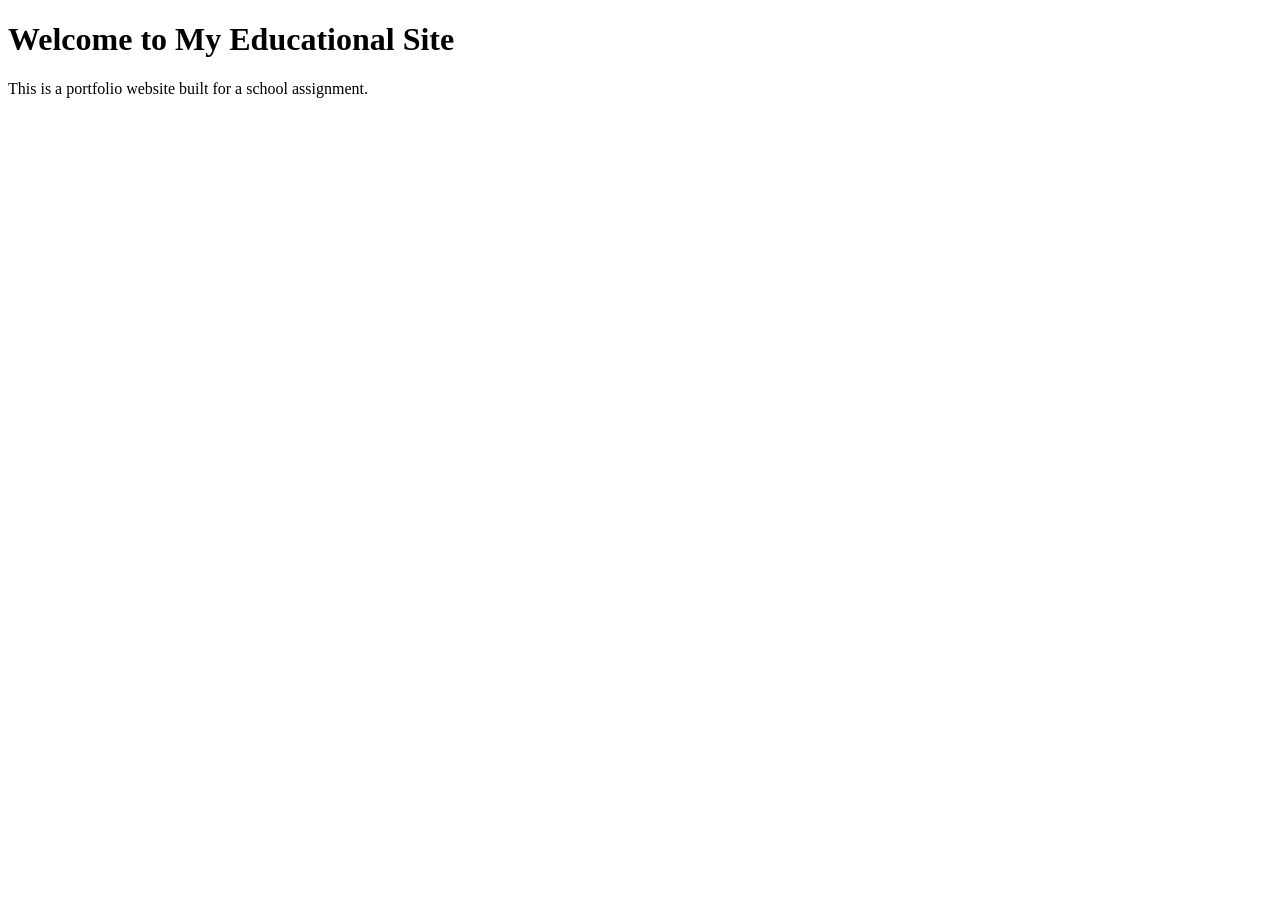
==== index.html @ 83c7728f "Rename maintesting to index.html" ====
<!DOCTYPE html>
<html lang="en">
<head>
    <meta charset="UTF-8">
    <meta name="viewport" content="width=device-width, initial-scale=1.0">
    <title>My School Project</title>
</head>
<body>
    <h1>Welcome to My Educational Site</h1>
    <p>This is a portfolio website built for a school assignment.</p>
</body>
</html>
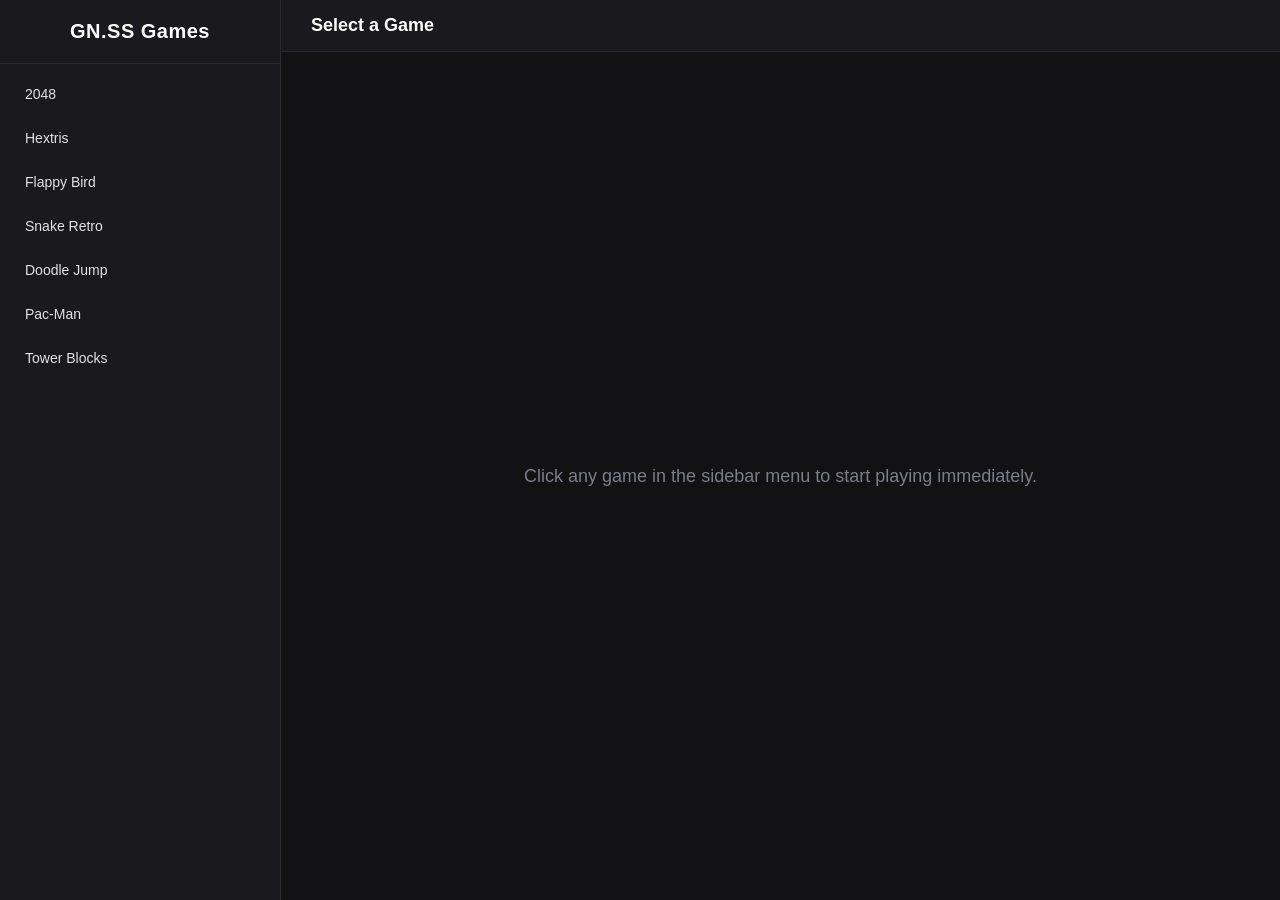
==== commit f24c1f4e: "Update index.html" ====
--- a/index.html
+++ b/index.html
@@ -3,10 +3,193 @@
 <head>
     <meta charset="UTF-8">
     <meta name="viewport" content="width=device-width, initial-scale=1.0">
-    <title>My School Project</title>
+    <title>GN.SS Hub</title>
+    <style>
+        :root {
+            --bg-color: #121214;
+            --sidebar-bg: #1a1a1e;
+            --text-color: #e1e1e6;
+            --accent-color: #007bff;
+            --hover-color: #29292e;
+        }
+
+        body {
+            font-family: -apple-system, BlinkMacSystemFont, "Segoe UI", Roboto, Helvetica, Arial, sans-serif;
+            background-color: var(--bg-color);
+            color: var(--text-color);
+            margin: 0;
+            padding: 0;
+            display: flex;
+            height: 100vh;
+            overflow: hidden;
+        }
+
+        /* Navigation Sidebar */
+        .sidebar {
+            width: 280px;
+            background-color: var(--sidebar-bg);
+            border-right: 1px solid #29292e;
+            display: flex;
+            flex-direction: column;
+            height: 100%;
+        }
+
+        .sidebar-header {
+            padding: 20px;
+            border-bottom: 1px solid #29292e;
+            text-align: center;
+        }
+
+        .sidebar-header h1 {
+            font-size: 20px;
+            margin: 0;
+            color: #fff;
+            letter-spacing: 0.5px;
+        }
+
+        .game-list {
+            flex: 1;
+            overflow-y: auto;
+            padding: 10px;
+        }
+
+        .game-item {
+            padding: 12px 15px;
+            margin-bottom: 4px;
+            border-radius: 6px;
+            cursor: pointer;
+            transition: background 0.2s ease;
+            font-size: 14px;
+            font-weight: 500;
+            display: flex;
+            align-items: center;
+        }
+
+        .game-item:hover {
+            background-color: var(--hover-color);
+            color: #fff;
+        }
+
+        .game-item.active {
+            background-color: var(--accent-color);
+            color: #fff;
+        }
+
+        /* Main Game Content Area */
+        .main-content {
+            flex: 1;
+            display: flex;
+            flex-direction: column;
+            background-color: var(--bg-color);
+            position: relative;
+        }
+
+        .view-header {
+            padding: 15px 30px;
+            background-color: var(--sidebar-bg);
+            border-bottom: 1px solid #29292e;
+            display: flex;
+            justify-content: space-between;
+            align-items: center;
+        }
+
+        .view-header h2 {
+            margin: 0;
+            font-size: 18px;
+            color: #fff;
+        }
+
+        .frame-container {
+            flex: 1;
+            padding: 20px;
+            display: flex;
+            justify-content: center;
+            align-items: center;
+            box-sizing: border-box;
+        }
+
+        iframe {
+            width: 100%;
+            height: 100%;
+            border: none;
+            border-radius: 8px;
+            background-color: #000;
+            box-shadow: 0 4px 20px rgba(0,0,0,0.5);
+        }
+
+        .placeholder-text {
+            font-size: 18px;
+            color: #7c7c8a;
+            text-align: center;
+        }
+
+        /* Custom Scrollbar for Sidebar */
+        .game-list::-webkit-scrollbar {
+            width: 6px;
+        }
+        .game-list::-webkit-scrollbar-track {
+            background: transparent;
+        }
+        .game-list::-webkit-scrollbar-thumb {
+            background: #3e3e4a;
+            border-radius: 3px;
+        }
+    </style>
 </head>
 <body>
-    <h1>Welcome to My Educational Site</h1>
-    <p>This is a portfolio website built for a school assignment.</p>
+
+    <!-- SIDEBAR NAVIGATION -->
+    <div class="sidebar">
+        <div class="sidebar-header">
+            <h1>GN.SS Games</h1>
+        </div>
+        <div class="game-list">
+            <div class="game-item" onclick="loadGame('2048', 'https://play2048.co')">2048</div>
+            <div class="game-item" onclick="loadGame('Hextris', 'https://hextris.io')">Hextris</div>
+            <div class="game-item" onclick="loadGame('Flappy Bird', 'https://github.io')">Flappy Bird</div>
+            <div class="game-item" onclick="loadGame('Snake', 'https://netlify.app')">Snake Retro</div>
+            <div class="game-item" onclick="loadGame('Doodle Jump', 'https://github.io')">Doodle Jump</div>
+            <div class="game-item" onclick="loadGame('Pacman', 'https://pacman.live')">Pac-Man</div>
+            <div class="game-item" onclick="loadGame('Tower Blocks', 'https://github.io')">Tower Blocks</div>
+        </div>
+    </div>
+
+    <!-- MAIN GAME DISPLAY -->
+    <div class="main-content">
+        <div class="view-header">
+            <h2 id="game-title">Select a Game</h2>
+            <div id="game-controls"></div>
+        </div>
+        <div class="frame-container" id="stage">
+            <div class="placeholder-text" id="placeholder">Click any game in the sidebar menu to start playing immediately.</div>
+        </div>
+    </div>
+
+    <script>
+        function loadGame(title, url) {
+            // Update Title Header
+            document.getElementById('game-title').innerText = title;
+            
+            // Clear placeholder text if it exists
+            const placeholder = document.getElementById('placeholder');
+            if(placeholder) {
+                placeholder.remove();
+            }
+
+            // Target stage container and inject the standard iframe architecture
+            const stage = document.getElementById('stage');
+            stage.innerHTML = `<iframe src="${url}" allowfullscreen sandbox="allow-scripts allow-same-origin allow-forms"></iframe>`;
+
+            // Handle Active UI State highlighters
+            const items = document.querySelectorAll('.game-item');
+            items.forEach(item => {
+                if(item.innerText === title) {
+                    item.classList.add('active');
+                } else {
+                    item.classList.remove('active');
+                }
+            });
+        }
+    </script>
 </body>
 </html>
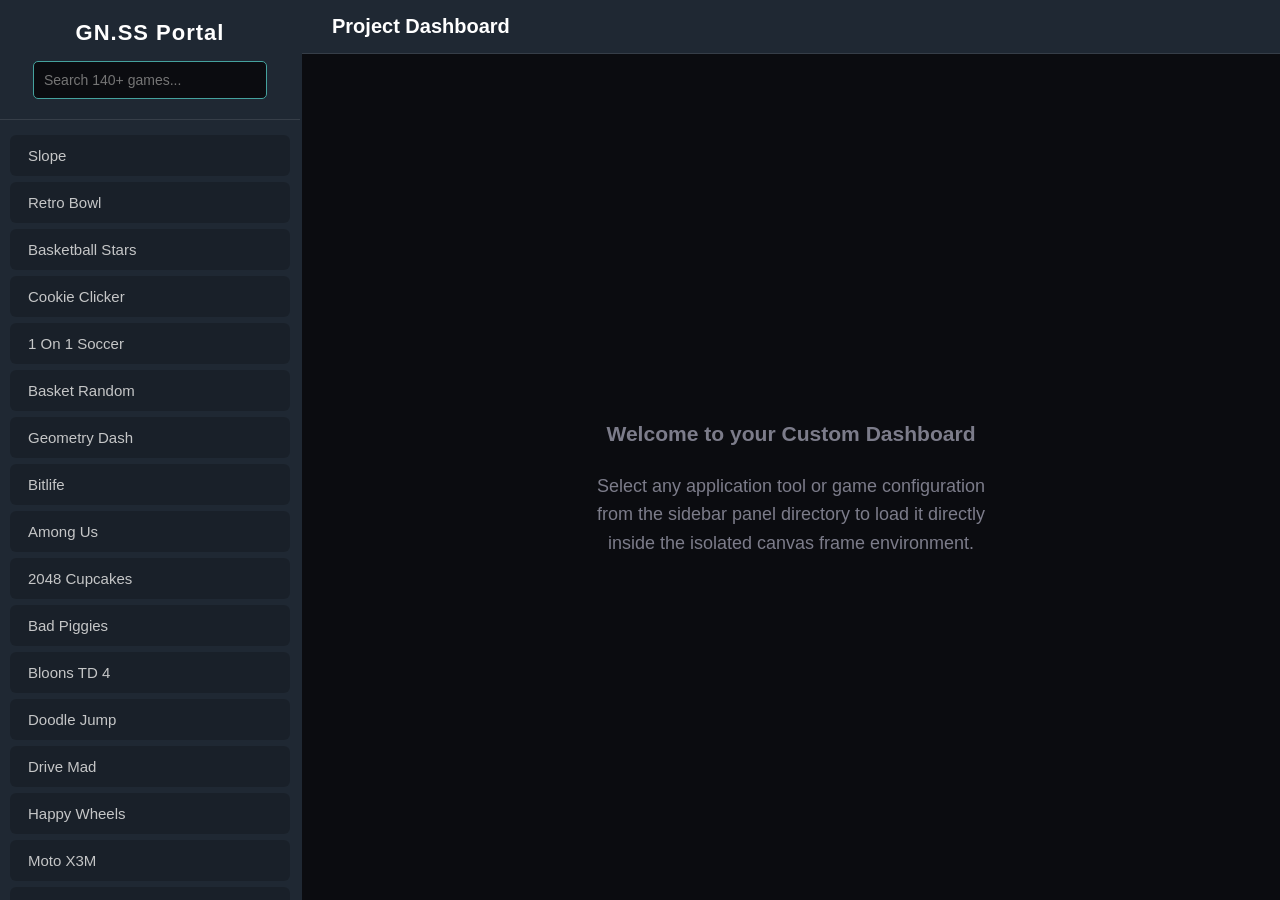
==== commit 57a802e8: "Update index.html" ====
--- a/index.html
+++ b/index.html
@@ -3,18 +3,19 @@
 <head>
     <meta charset="UTF-8">
     <meta name="viewport" content="width=device-width, initial-scale=1.0">
-    <title>GN.SS Hub</title>
+    <title>Educational Hub Portfolio</title>
     <style>
         :root {
-            --bg-color: #121214;
-            --sidebar-bg: #1a1a1e;
-            --text-color: #e1e1e6;
-            --accent-color: #007bff;
-            --hover-color: #29292e;
+            --bg-color: #0b0c10;
+            --sidebar-bg: #1f2833;
+            --text-color: #c5c6c7;
+            --accent-color: #66fcf1;
+            --hover-color: #45a29e;
+            --dark-accent: #1f2833;
         }
 
         body {
-            font-family: -apple-system, BlinkMacSystemFont, "Segoe UI", Roboto, Helvetica, Arial, sans-serif;
+            font-family: 'Segoe UI', Tahoma, Geneva, Verdana, sans-serif;
             background-color: var(--bg-color);
             color: var(--text-color);
             margin: 0;
@@ -26,53 +27,77 @@
 
         /* Navigation Sidebar */
         .sidebar {
-            width: 280px;
+            width: 300px;
             background-color: var(--sidebar-bg);
-            border-right: 1px solid #29292e;
+            border-right: 2px solid #1f2833;
             display: flex;
             flex-direction: column;
             height: 100%;
+            box-shadow: 4px 0px 15px rgba(0,0,0,0.5);
         }
 
         .sidebar-header {
             padding: 20px;
-            border-bottom: 1px solid #29292e;
+            border-bottom: 1px solid rgba(255,255,255,0.1);
             text-align: center;
         }
 
         .sidebar-header h1 {
-            font-size: 20px;
-            margin: 0;
-            color: #fff;
-            letter-spacing: 0.5px;
+            font-size: 22px;
+            margin: 0 0 15px 0;
+            color: #fff;
+            letter-spacing: 1px;
+        }
+
+        /* Live Search Bar */
+        .search-box {
+            width: 90%;
+            padding: 10px;
+            border-radius: 5px;
+            border: 1px solid var(--hover-color);
+            background-color: var(--bg-color);
+            color: #fff;
+            font-size: 14px;
+            box-sizing: border-box;
+            margin: 0 auto;
+            display: block;
+            outline: none;
+        }
+
+        .search-box:focus {
+            border-color: var(--accent-color);
+            box-shadow: 0 0 5px var(--accent-color);
         }
 
         .game-list {
             flex: 1;
             overflow-y: auto;
-            padding: 10px;
+            padding: 15px 10px;
         }
 
         .game-item {
             padding: 12px 15px;
-            margin-bottom: 4px;
+            margin-bottom: 6px;
             border-radius: 6px;
             cursor: pointer;
-            transition: background 0.2s ease;
-            font-size: 14px;
+            transition: all 0.2s ease;
+            font-size: 15px;
             font-weight: 500;
-            display: flex;
-            align-items: center;
+            background-color: rgba(0, 0, 0, 0.2);
+            border-left: 3px solid transparent;
         }
 
         .game-item:hover {
             background-color: var(--hover-color);
             color: #fff;
+            transform: translateX(3px);
         }
 
         .game-item.active {
             background-color: var(--accent-color);
-            color: #fff;
+            color: #0b0c10;
+            font-weight: bold;
+            border-left: 3px solid #fff;
         }
 
         /* Main Game Content Area */
@@ -87,7 +112,7 @@
         .view-header {
             padding: 15px 30px;
             background-color: var(--sidebar-bg);
-            border-bottom: 1px solid #29292e;
+            border-bottom: 1px solid rgba(255,255,255,0.1);
             display: flex;
             justify-content: space-between;
             align-items: center;
@@ -95,7 +120,7 @@
 
         .view-header h2 {
             margin: 0;
-            font-size: 18px;
+            font-size: 20px;
             color: #fff;
         }
 
@@ -114,13 +139,15 @@
             border: none;
             border-radius: 8px;
             background-color: #000;
-            box-shadow: 0 4px 20px rgba(0,0,0,0.5);
+            box-shadow: 0 8px 30px rgba(0,0,0,0.7);
         }
 
         .placeholder-text {
             font-size: 18px;
             color: #7c7c8a;
             text-align: center;
+            max-width: 400px;
+            line-height: 1.6;
         }
 
         /* Custom Scrollbar for Sidebar */
@@ -131,7 +158,7 @@
             background: transparent;
         }
         .game-list::-webkit-scrollbar-thumb {
-            background: #3e3e4a;
+            background: var(--hover-color);
             border-radius: 3px;
         }
     </style>
@@ -141,46 +168,61 @@
     <!-- SIDEBAR NAVIGATION -->
     <div class="sidebar">
         <div class="sidebar-header">
-            <h1>GN.SS Games</h1>
-        </div>
-        <div class="game-list">
-            <div class="game-item" onclick="loadGame('2048', 'https://play2048.co')">2048</div>
-            <div class="game-item" onclick="loadGame('Hextris', 'https://hextris.io')">Hextris</div>
-            <div class="game-item" onclick="loadGame('Flappy Bird', 'https://github.io')">Flappy Bird</div>
-            <div class="game-item" onclick="loadGame('Snake', 'https://netlify.app')">Snake Retro</div>
-            <div class="game-item" onclick="loadGame('Doodle Jump', 'https://github.io')">Doodle Jump</div>
-            <div class="game-item" onclick="loadGame('Pacman', 'https://pacman.live')">Pac-Man</div>
-            <div class="game-item" onclick="loadGame('Tower Blocks', 'https://github.io')">Tower Blocks</div>
+            <h1>GN.SS Portal</h1>
+            <!-- Live Search Bar Element -->
+            <input type="text" id="searchBar" class="search-box" placeholder="Search 140+ games..." onkeyup="filterMenu()">
+        </div>
+        <div class="game-list" id="menuContainer">
+            <!-- Popular compiled items pointing to local repository directories -->
+            <div class="game-item" onclick="loadGame('Slope', './slope/index.html')">Slope</div>
+            <div class="game-item" onclick="loadGame('Retro Bowl', './retro-bowl/index.html')">Retro Bowl</div>
+            <div class="game-item" onclick="loadGame('Basketball Stars', './basketball-stars/index.html')">Basketball Stars</div>
+            <div class="game-item" onclick="loadGame('Cookie Clicker', './cookie-clicker/index.html')">Cookie Clicker</div>
+            <div class="game-item" onclick="loadGame('1 On 1 Soccer', './1-on-1-soccer/index.html')">1 On 1 Soccer</div>
+            <div class="game-item" onclick="loadGame('Basket Random', './basket-random/index.html')">Basket Random</div>
+            <div class="game-item" onclick="loadGame('Geometry Dash', './geometry-dash/index.html')">Geometry Dash</div>
+            <div class="game-item" onclick="loadGame('Bitlife', './bitlife/index.html')">Bitlife</div>
+            <div class="game-item" onclick="loadGame('Among Us', './among-us/index.html')">Among Us</div>
+            <div class="game-item" onclick="loadGame('2048 Cupcakes', './2048-cupcakes/index.html')">2048 Cupcakes</div>
+            <div class="game-item" onclick="loadGame('Bad Piggies', './bad-piggies/index.html')">Bad Piggies</div>
+            <div class="game-item" onclick="loadGame('Bloons TD 4', './bloons-td-4/index.html')">Bloons TD 4</div>
+            <div class="game-item" onclick="loadGame('Doodle Jump', './doodle-jump/index.html')">Doodle Jump</div>
+            <div class="game-item" onclick="loadGame('Drive Mad', './drive-mad/index.html')">Drive Mad</div>
+            <div class="game-item" onclick="saveGame('Happy Wheels', './happy-wheels/index.html')">Happy Wheels</div>
+            <div class="game-item" onclick="loadGame('Moto X3M', './moto-x3m/index.html')">Moto X3M</div>
+            <div class="game-item" onclick="loadGame('Papa\'s Pizzeria', './papas-pizzeria/index.html')">Papa's Pizzeria</div>
+            <div class="game-item" onclick="loadGame('Run 3', './run-3/index.html')">Run 3</div>
+            <div class="game-item" onclick="loadGame('Territorial.io', './territorial-io/index.html')">Territorial.io</div>
+            <div class="game-item" onclick="loadGame('World\'s Hardest Game', './worlds-hardest-game/index.html')">World's Hardest Game</div>
         </div>
     </div>
 
-    <!-- MAIN GAME DISPLAY -->
+    <!-- MAIN INTERACTIVE DISPLAY -->
     <div class="main-content">
         <div class="view-header">
-            <h2 id="game-title">Select a Game</h2>
-            <div id="game-controls"></div>
+            <h2 id="game-title">Project Dashboard</h2>
         </div>
         <div class="frame-container" id="stage">
-            <div class="placeholder-text" id="placeholder">Click any game in the sidebar menu to start playing immediately.</div>
+            <div class="placeholder-text" id="placeholder">
+                <h3>Welcome to your Custom Dashboard</h3>
+                Select any application tool or game configuration from the sidebar panel directory to load it directly inside the isolated canvas frame environment.
+            </div>
         </div>
     </div>
 
     <script>
-        function loadGame(title, url) {
-            // Update Title Header
+        // Main Function to change game frames dynamically
+        function loadGame(title, path) {
             document.getElementById('game-title').innerText = title;
             
-            // Clear placeholder text if it exists
             const placeholder = document.getElementById('placeholder');
-            if(placeholder) {
-                placeholder.remove();
-            }
-
-            // Target stage container and inject the standard iframe architecture
+            if(placeholder) placeholder.remove();
+
             const stage = document.getElementById('stage');
-            stage.innerHTML = `<iframe src="${url}" allowfullscreen sandbox="allow-scripts allow-same-origin allow-forms"></iframe>`;
-
-            // Handle Active UI State highlighters
+            // Safe sandbox isolation layer prevents external domain communication tracking
+            stage.innerHTML = `<iframe src="${path}" allowfullscreen sandbox="allow-scripts allow-same-origin allow-forms"></iframe>`;
+
+            // Active State Visual Highlighters
             const items = document.querySelectorAll('.game-item');
             items.forEach(item => {
                 if(item.innerText === title) {
@@ -190,6 +232,22 @@
                 }
             });
         }
+
+        // Live Search Filter Logic Function
+        function filterMenu() {
+            const input = document.getElementById('searchBar').value.toLowerCase();
+            const container = document.getElementById('menuContainer');
+            const items = container.getElementsByClassName('game-item');
+
+            for (let i = 0; i < items.length; i++) {
+                const textValue = items[i].textContent || items[i].innerText;
+                if (textValue.toLowerCase().indexOf(input) > -1) {
+                    items[i].style.display = "";
+                } else {
+                    items[i].style.display = "none";
+                }
+            }
+        }
     </script>
 </body>
 </html>
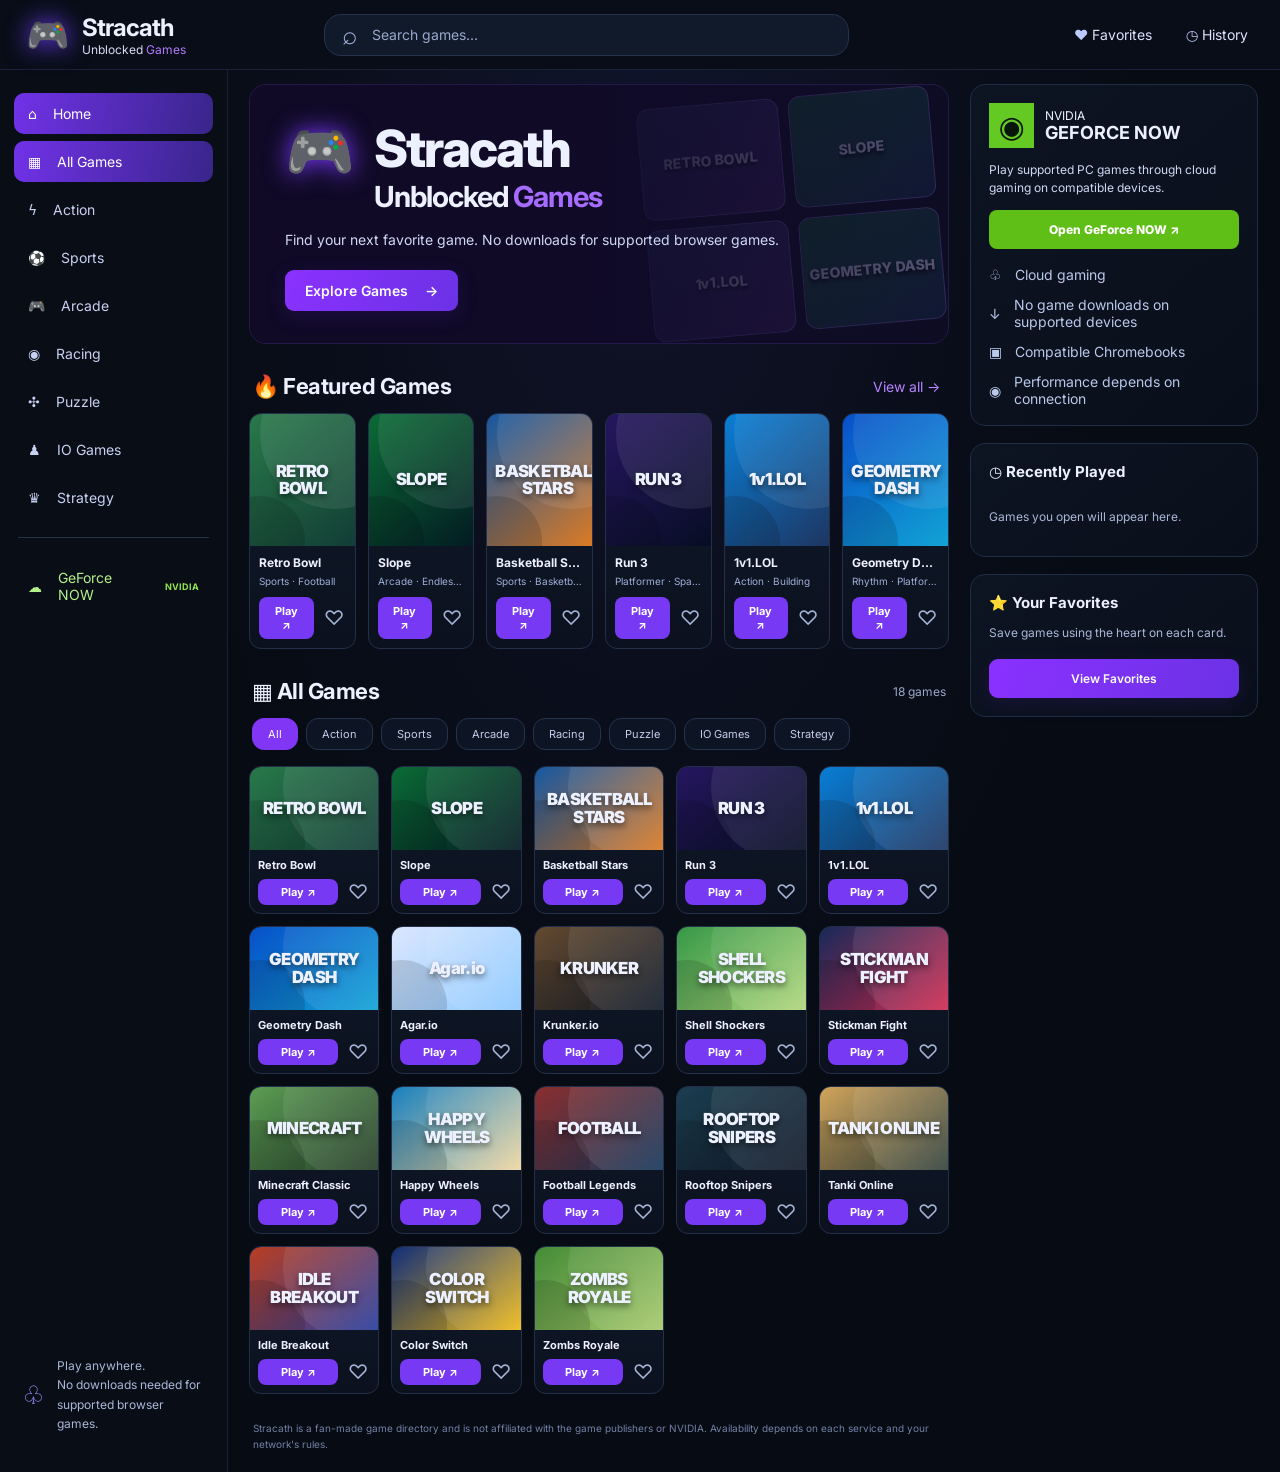
==== commit 6eaed4a5: "Add files via upload" ====
--- a/index.html
+++ b/index.html
@@ -1,253 +1,98 @@
 <!DOCTYPE html>
 <html lang="en">
 <head>
-    <meta charset="UTF-8">
-    <meta name="viewport" content="width=device-width, initial-scale=1.0">
-    <title>Educational Hub Portfolio</title>
-    <style>
-        :root {
-            --bg-color: #0b0c10;
-            --sidebar-bg: #1f2833;
-            --text-color: #c5c6c7;
-            --accent-color: #66fcf1;
-            --hover-color: #45a29e;
-            --dark-accent: #1f2833;
-        }
-
-        body {
-            font-family: 'Segoe UI', Tahoma, Geneva, Verdana, sans-serif;
-            background-color: var(--bg-color);
-            color: var(--text-color);
-            margin: 0;
-            padding: 0;
-            display: flex;
-            height: 100vh;
-            overflow: hidden;
-        }
-
-        /* Navigation Sidebar */
-        .sidebar {
-            width: 300px;
-            background-color: var(--sidebar-bg);
-            border-right: 2px solid #1f2833;
-            display: flex;
-            flex-direction: column;
-            height: 100%;
-            box-shadow: 4px 0px 15px rgba(0,0,0,0.5);
-        }
-
-        .sidebar-header {
-            padding: 20px;
-            border-bottom: 1px solid rgba(255,255,255,0.1);
-            text-align: center;
-        }
-
-        .sidebar-header h1 {
-            font-size: 22px;
-            margin: 0 0 15px 0;
-            color: #fff;
-            letter-spacing: 1px;
-        }
-
-        /* Live Search Bar */
-        .search-box {
-            width: 90%;
-            padding: 10px;
-            border-radius: 5px;
-            border: 1px solid var(--hover-color);
-            background-color: var(--bg-color);
-            color: #fff;
-            font-size: 14px;
-            box-sizing: border-box;
-            margin: 0 auto;
-            display: block;
-            outline: none;
-        }
-
-        .search-box:focus {
-            border-color: var(--accent-color);
-            box-shadow: 0 0 5px var(--accent-color);
-        }
-
-        .game-list {
-            flex: 1;
-            overflow-y: auto;
-            padding: 15px 10px;
-        }
-
-        .game-item {
-            padding: 12px 15px;
-            margin-bottom: 6px;
-            border-radius: 6px;
-            cursor: pointer;
-            transition: all 0.2s ease;
-            font-size: 15px;
-            font-weight: 500;
-            background-color: rgba(0, 0, 0, 0.2);
-            border-left: 3px solid transparent;
-        }
-
-        .game-item:hover {
-            background-color: var(--hover-color);
-            color: #fff;
-            transform: translateX(3px);
-        }
-
-        .game-item.active {
-            background-color: var(--accent-color);
-            color: #0b0c10;
-            font-weight: bold;
-            border-left: 3px solid #fff;
-        }
-
-        /* Main Game Content Area */
-        .main-content {
-            flex: 1;
-            display: flex;
-            flex-direction: column;
-            background-color: var(--bg-color);
-            position: relative;
-        }
-
-        .view-header {
-            padding: 15px 30px;
-            background-color: var(--sidebar-bg);
-            border-bottom: 1px solid rgba(255,255,255,0.1);
-            display: flex;
-            justify-content: space-between;
-            align-items: center;
-        }
-
-        .view-header h2 {
-            margin: 0;
-            font-size: 20px;
-            color: #fff;
-        }
-
-        .frame-container {
-            flex: 1;
-            padding: 20px;
-            display: flex;
-            justify-content: center;
-            align-items: center;
-            box-sizing: border-box;
-        }
-
-        iframe {
-            width: 100%;
-            height: 100%;
-            border: none;
-            border-radius: 8px;
-            background-color: #000;
-            box-shadow: 0 8px 30px rgba(0,0,0,0.7);
-        }
-
-        .placeholder-text {
-            font-size: 18px;
-            color: #7c7c8a;
-            text-align: center;
-            max-width: 400px;
-            line-height: 1.6;
-        }
-
-        /* Custom Scrollbar for Sidebar */
-        .game-list::-webkit-scrollbar {
-            width: 6px;
-        }
-        .game-list::-webkit-scrollbar-track {
-            background: transparent;
-        }
-        .game-list::-webkit-scrollbar-thumb {
-            background: var(--hover-color);
-            border-radius: 3px;
-        }
-    </style>
+  <meta charset="UTF-8">
+  <meta name="viewport" content="width=device-width, initial-scale=1">
+  <meta name="theme-color" content="#080c16">
+  <title>Stracath — Unblocked Games</title>
+  <link rel="stylesheet" href="style.css">
 </head>
 <body>
+  <header class="topbar">
+    <a class="brand" href="#" aria-label="Stracath home">
+      <span class="brand-icon">🎮</span>
+      <span><strong>Stracath</strong><small>Unblocked <em>Games</em></small></span>
+    </a>
+    <label class="search"><span>⌕</span><input id="searchInput" type="search" placeholder="Search games..." autocomplete="off"></label>
+    <nav class="top-actions">
+      <button class="text-btn" data-view="favorites">♥ <span>Favorites</span></button>
+      <button class="text-btn" data-view="history">◷ <span>History</span></button>
+    </nav>
+  </header>
 
-    <!-- SIDEBAR NAVIGATION -->
-    <div class="sidebar">
-        <div class="sidebar-header">
-            <h1>GN.SS Portal</h1>
-            <!-- Live Search Bar Element -->
-            <input type="text" id="searchBar" class="search-box" placeholder="Search 140+ games..." onkeyup="filterMenu()">
+  <div class="layout">
+    <aside class="sidebar">
+      <nav class="side-nav" aria-label="Game categories">
+        <button class="nav-item active" data-category="All">⌂ <span>Home</span></button>
+        <button class="nav-item" data-category="All">▦ <span>All Games</span></button>
+        <button class="nav-item" data-category="Action">ϟ <span>Action</span></button>
+        <button class="nav-item" data-category="Sports">⚽ <span>Sports</span></button>
+        <button class="nav-item" data-category="Arcade">🎮 <span>Arcade</span></button>
+        <button class="nav-item" data-category="Racing">◉ <span>Racing</span></button>
+        <button class="nav-item" data-category="Puzzle">✣ <span>Puzzle</span></button>
+        <button class="nav-item" data-category="IO Games">♟ <span>IO Games</span></button>
+        <button class="nav-item" data-category="Strategy">♛ <span>Strategy</span></button>
+        <div class="side-divider"></div>
+        <button class="nav-item geforce-link" id="sideGeforce">☁ <span>GeForce NOW</span><b>NVIDIA</b></button>
+      </nav>
+      <div class="sidebar-note"><span>♧</span><p>Play anywhere.<br>No downloads needed for supported browser games.</p></div>
+    </aside>
+
+    <main class="main-content">
+      <section class="hero">
+        <div class="hero-content">
+          <div class="hero-logo">🎮</div>
+          <div>
+            <h1>Stracath</h1>
+            <h2>Unblocked <span>Games</span></h2>
+          </div>
+          <p>Find your next favorite game. No downloads for supported browser games.</p>
+          <button class="primary-btn" id="exploreBtn">Explore Games <span>→</span></button>
         </div>
-        <div class="game-list" id="menuContainer">
-            <!-- Popular compiled items pointing to local repository directories -->
-            <div class="game-item" onclick="loadGame('Slope', './slope/index.html')">Slope</div>
-            <div class="game-item" onclick="loadGame('Retro Bowl', './retro-bowl/index.html')">Retro Bowl</div>
-            <div class="game-item" onclick="loadGame('Basketball Stars', './basketball-stars/index.html')">Basketball Stars</div>
-            <div class="game-item" onclick="loadGame('Cookie Clicker', './cookie-clicker/index.html')">Cookie Clicker</div>
-            <div class="game-item" onclick="loadGame('1 On 1 Soccer', './1-on-1-soccer/index.html')">1 On 1 Soccer</div>
-            <div class="game-item" onclick="loadGame('Basket Random', './basket-random/index.html')">Basket Random</div>
-            <div class="game-item" onclick="loadGame('Geometry Dash', './geometry-dash/index.html')">Geometry Dash</div>
-            <div class="game-item" onclick="loadGame('Bitlife', './bitlife/index.html')">Bitlife</div>
-            <div class="game-item" onclick="loadGame('Among Us', './among-us/index.html')">Among Us</div>
-            <div class="game-item" onclick="loadGame('2048 Cupcakes', './2048-cupcakes/index.html')">2048 Cupcakes</div>
-            <div class="game-item" onclick="loadGame('Bad Piggies', './bad-piggies/index.html')">Bad Piggies</div>
-            <div class="game-item" onclick="loadGame('Bloons TD 4', './bloons-td-4/index.html')">Bloons TD 4</div>
-            <div class="game-item" onclick="loadGame('Doodle Jump', './doodle-jump/index.html')">Doodle Jump</div>
-            <div class="game-item" onclick="loadGame('Drive Mad', './drive-mad/index.html')">Drive Mad</div>
-            <div class="game-item" onclick="saveGame('Happy Wheels', './happy-wheels/index.html')">Happy Wheels</div>
-            <div class="game-item" onclick="loadGame('Moto X3M', './moto-x3m/index.html')">Moto X3M</div>
-            <div class="game-item" onclick="loadGame('Papa\'s Pizzeria', './papas-pizzeria/index.html')">Papa's Pizzeria</div>
-            <div class="game-item" onclick="loadGame('Run 3', './run-3/index.html')">Run 3</div>
-            <div class="game-item" onclick="loadGame('Territorial.io', './territorial-io/index.html')">Territorial.io</div>
-            <div class="game-item" onclick="loadGame('World\'s Hardest Game', './worlds-hardest-game/index.html')">World's Hardest Game</div>
+        <div class="hero-art" aria-hidden="true"><span>RETRO BOWL</span><span>SLOPE</span><span>1v1.LOL</span><span>GEOMETRY DASH</span></div>
+      </section>
+
+      <section class="section" id="featuredSection">
+        <div class="section-heading"><h2>🔥 Featured Games</h2><button class="link-btn" id="viewAllBtn">View all →</button></div>
+        <div class="game-grid featured-grid" id="featuredGrid"></div>
+      </section>
+
+      <section class="section" id="allGamesSection">
+        <div class="section-heading"><h2>▦ All Games</h2><span class="results-count" id="resultsCount"></span></div>
+        <div class="filters" id="filters">
+          <button class="filter active" data-category="All">All</button>
+          <button class="filter" data-category="Action">Action</button>
+          <button class="filter" data-category="Sports">Sports</button>
+          <button class="filter" data-category="Arcade">Arcade</button>
+          <button class="filter" data-category="Racing">Racing</button>
+          <button class="filter" data-category="Puzzle">Puzzle</button>
+          <button class="filter" data-category="IO Games">IO Games</button>
+          <button class="filter" data-category="Strategy">Strategy</button>
         </div>
-    </div>
+        <div class="game-grid all-grid" id="allGamesGrid"></div>
+        <p class="empty-state" id="emptyState" hidden>No games found. Try another search or category.</p>
+      </section>
+      <footer>Stracath is a fan-made game directory and is not affiliated with the game publishers or NVIDIA. Availability depends on each service and your network's rules.</footer>
+    </main>
 
-    <!-- MAIN INTERACTIVE DISPLAY -->
-    <div class="main-content">
-        <div class="view-header">
-            <h2 id="game-title">Project Dashboard</h2>
-        </div>
-        <div class="frame-container" id="stage">
-            <div class="placeholder-text" id="placeholder">
-                <h3>Welcome to your Custom Dashboard</h3>
-                Select any application tool or game configuration from the sidebar panel directory to load it directly inside the isolated canvas frame environment.
-            </div>
-        </div>
-    </div>
-
-    <script>
-        // Main Function to change game frames dynamically
-        function loadGame(title, path) {
-            document.getElementById('game-title').innerText = title;
-            
-            const placeholder = document.getElementById('placeholder');
-            if(placeholder) placeholder.remove();
-
-            const stage = document.getElementById('stage');
-            // Safe sandbox isolation layer prevents external domain communication tracking
-            stage.innerHTML = `<iframe src="${path}" allowfullscreen sandbox="allow-scripts allow-same-origin allow-forms"></iframe>`;
-
-            // Active State Visual Highlighters
-            const items = document.querySelectorAll('.game-item');
-            items.forEach(item => {
-                if(item.innerText === title) {
-                    item.classList.add('active');
-                } else {
-                    item.classList.remove('active');
-                }
-            });
-        }
-
-        // Live Search Filter Logic Function
-        function filterMenu() {
-            const input = document.getElementById('searchBar').value.toLowerCase();
-            const container = document.getElementById('menuContainer');
-            const items = container.getElementsByClassName('game-item');
-
-            for (let i = 0; i < items.length; i++) {
-                const textValue = items[i].textContent || items[i].innerText;
-                if (textValue.toLowerCase().indexOf(input) > -1) {
-                    items[i].style.display = "";
-                } else {
-                    items[i].style.display = "none";
-                }
-            }
-        }
-    </script>
+    <aside class="rightbar">
+      <section class="panel geforce-panel">
+        <div class="nvidia-title"><span class="nvidia-mark">◉</span><div><small>NVIDIA</small><strong>GEFORCE NOW</strong></div></div>
+        <p>Play supported PC games through cloud gaming on compatible devices.</p>
+        <button class="nvidia-btn" id="geforceBtn">Open GeForce NOW ↗</button>
+        <ul class="feature-list"><li>♧ <span>Cloud gaming</span></li><li>↓ <span>No game downloads on supported devices</span></li><li>▣ <span>Compatible Chromebooks</span></li><li>◉ <span>Performance depends on connection</span></li></ul>
+      </section>
+      <section class="panel">
+        <h3>◷ Recently Played</h3>
+        <div id="historyList" class="mini-list"><p class="muted">Games you open will appear here.</p></div>
+      </section>
+      <section class="panel favorites-panel">
+        <h3>⭐ Your Favorites</h3><p>Save games using the heart on each card.</p>
+        <button class="secondary-btn" data-view="favorites">View Favorites</button>
+      </section>
+    </aside>
+  </div>
+  <div class="toast" id="toast" role="status" aria-live="polite"></div>
+  <script src="script.js"></script>
 </body>
 </html>
--- a/style.css
+++ b/style.css
@@ -0,0 +1,4 @@
+@import url('https://fonts.googleapis.com/css2?family=Inter:wght@400;500;600;700;800&display=swap');
+:root{--bg:#070b13;--panel:#0c1220;--panel2:#10182a;--border:#202c45;--text:#edf1ff;--muted:#9aa8cb;--purple:#803cff;--purple2:#a04cff;--green:#64c51b}
+*{box-sizing:border-box}html{scroll-behavior:smooth}body{margin:0;background:radial-gradient(ellipse at 50% 0%,#10142b 0%,var(--bg) 55%);color:var(--text);font-family:Inter,system-ui,sans-serif;font-size:14px}button,a,input{font:inherit}button{cursor:pointer}.topbar{height:70px;display:flex;align-items:center;gap:38px;padding:0 26px;border-bottom:1px solid #182238;background:#080d17;position:sticky;top:0;z-index:10}.brand{display:flex;align-items:center;gap:12px;color:var(--text);text-decoration:none;min-width:260px}.brand-icon{font-size:35px;filter:drop-shadow(0 0 12px #723dff)}.brand strong{display:block;font-size:24px;letter-spacing:-1px}.brand small{display:block;color:#d5dcf4;font-size:12px}.brand em{font-style:normal;color:#b47cff}.search{height:42px;max-width:525px;flex:1;display:flex;align-items:center;gap:12px;padding:0 17px;background:#111a2b;border:1px solid #25324e;border-radius:17px;color:#9fb0d8}.search span{font-size:26px;line-height:1}.search input{background:none;border:0;outline:0;color:white;width:100%;min-width:0}.search input::placeholder{color:#9aa8cb}.top-actions{display:flex;gap:22px;margin-left:auto}.text-btn,.link-btn{border:0;background:none;color:#dce4ff}.text-btn{white-space:nowrap}.text-btn:first-letter{color:#bdcaff}.layout{display:grid;grid-template-columns:228px minmax(400px,1fr) 288px;gap:21px;padding-right:22px}.sidebar{min-height:calc(100vh - 70px);border-right:1px solid #172239;padding:23px 14px;display:flex;flex-direction:column;background:#080d16}.side-nav{display:flex;flex-direction:column;gap:7px}.nav-item{display:flex;align-items:center;gap:16px;text-align:left;padding:12px 14px;border:0;border-radius:10px;background:transparent;color:#c7d2f2;font-size:14px}.nav-item:first-letter{font-size:20px}.nav-item:hover,.nav-item.active{background:linear-gradient(100deg,#7132e8,#39258b);color:#fff}.side-divider{height:1px;background:#26324b;margin:12px 4px}.geforce-link{color:#b5f18b}.geforce-link b{font-size:9px;margin-left:auto;color:#8fe54c}.sidebar-note{margin-top:auto;display:flex;align-items:center;gap:13px;color:#aab7d8;padding:18px 8px 4px;font-size:12px;line-height:1.6}.sidebar-note span{font-size:25px;color:#9d8cff}.main-content{min-width:0;padding-top:14px}.hero{min-height:260px;border:1px solid #25194b;border-radius:17px;overflow:hidden;position:relative;display:flex;align-items:center;padding:32px 35px;background:linear-gradient(100deg,#100a27 0%,#100d2a 50%,rgba(13,14,34,.8) 100%)}.hero:after{content:"";position:absolute;inset:0;background:linear-gradient(90deg,#100a27 0%,rgba(16,10,39,.95) 38%,rgba(16,10,39,.4) 100%);pointer-events:none}.hero-content{position:relative;z-index:2;max-width:520px}.hero-content h1{font-size:clamp(35px,4vw,56px);letter-spacing:-2px;margin:0;font-weight:800}.hero-content h2{font-size:29px;letter-spacing:-1px;margin:0 0 17px}.hero-content h2 span{color:#a66cff}.hero-content p{color:#d0d8f5;margin:0 0 22px}.hero-logo{float:left;font-size:56px;margin:0 19px 0 0;filter:drop-shadow(0 0 12px #7b39ff)}.primary-btn,.secondary-btn{border:0;color:white;background:linear-gradient(110deg,#8b31ff,#6b32e5);padding:12px 20px;border-radius:9px;font-weight:600;box-shadow:0 5px 20px #5120a933}.primary-btn:hover,.secondary-btn:hover{filter:brightness(1.15)}.primary-btn span{margin-left:13px}.hero-art{position:absolute;right:10px;top:12px;bottom:12px;width:42%;display:grid;grid-template-columns:1fr 1fr;gap:10px;transform:rotate(-5deg);opacity:.6}.hero-art span{display:grid;place-items:center;background:linear-gradient(135deg,#293d70,#412267);border:1px solid #6d64bb;border-radius:12px;color:#d5d9ff;font-weight:800;font-size:clamp(11px,1.1vw,17px);text-shadow:0 3px 4px #000}.hero-art span:nth-child(2n){background:linear-gradient(135deg,#155c37,#152e51)}.section{margin-top:29px}.section-heading{display:flex;align-items:center;justify-content:space-between;gap:10px;margin:0 3px 14px}.section-heading h2{font-size:22px;letter-spacing:-.5px;margin:0}.link-btn{color:#b785ff}.game-grid{display:grid;gap:12px}.featured-grid{grid-template-columns:repeat(6,minmax(0,1fr))}.all-grid{grid-template-columns:repeat(5,minmax(0,1fr))}.game-card{overflow:hidden;min-width:0;background:linear-gradient(180deg,#10192a,#0b111e);border:1px solid #24304a;border-radius:12px;transition:transform .18s,border-color .18s}.game-card:hover{transform:translateY(-3px);border-color:#7c4bff}.game-art{height:132px;display:grid;place-items:center;position:relative;overflow:hidden;background:linear-gradient(140deg,var(--c1),var(--c2));text-align:center;padding:8px}.game-art:before,.game-art:after{content:"";position:absolute;border-radius:50%;background:#ffffff14;width:150px;height:150px;right:-55px;top:-55px}.game-art:after{width:90px;height:90px;left:-35px;top:auto;bottom:-40px;background:#0002}.game-art span{position:relative;z-index:1;font-size:clamp(15px,1.3vw,22px);font-weight:900;letter-spacing:-.7px;text-shadow:0 3px 6px #0008;line-height:1.05}.game-info{padding:9px}.game-title{font-size:12px;font-weight:700;white-space:nowrap;overflow:hidden;text-overflow:ellipsis}.game-category{font-size:10px;color:#9daed7;margin-top:5px;white-space:nowrap;overflow:hidden;text-overflow:ellipsis}.card-actions{display:flex;align-items:center;gap:8px;margin-top:10px}.play-btn{background:#7839f4;color:white;border:0;border-radius:8px;padding:7px 13px;font-size:11px;font-weight:700;flex:1}.heart-btn{background:none;border:0;color:#a5b4d7;font-size:20px;padding:0 2px;line-height:1}.heart-btn.saved{color:#ff719f}.filters{display:flex;gap:8px;flex-wrap:wrap;margin:0 3px 16px}.filter{padding:8px 15px;border:1px solid #26334d;background:#0d1524;border-radius:12px;color:#c3cdec;font-size:11px}.filter.active{background:#8136f6;border-color:#8136f6;color:white}.results-count{color:var(--muted);font-size:12px}.all-grid .game-art{height:83px}.all-grid .game-info{padding:8px}.all-grid .game-title{font-size:11px}.all-grid .card-actions{margin-top:7px}.all-grid .play-btn{padding:6px}.rightbar{padding-top:14px;display:flex;flex-direction:column;gap:17px;min-width:0}.panel{border:1px solid #202d46;border-radius:15px;background:linear-gradient(140deg,#0d1422,#090f1a);padding:18px}.nvidia-title{display:flex;align-items:center;gap:11px}.nvidia-mark{display:grid;place-items:center;width:45px;height:45px;background:#65c923;color:#08150a;font-size:30px;font-weight:900}.nvidia-title small,.nvidia-title strong{display:block}.nvidia-title small{font-size:12px}.nvidia-title strong{font-size:18px;line-height:1.1}.geforce-panel>p{color:#d0d9f4;line-height:1.5;font-size:12px;margin:13px 0}.nvidia-btn{width:100%;background:#60bf17;color:white;border:0;border-radius:8px;padding:12px 8px;font-weight:800;font-size:12px}.feature-list{list-style:none;margin:17px 0 0;padding:0;display:flex;flex-direction:column;gap:13px;color:#b9c8eb}.feature-list li{display:flex;gap:13px;align-items:center}.feature-list li:first-letter{font-size:19px}.panel h3{font-size:15px;margin:0 0 15px}.mini-list{display:flex;flex-direction:column;gap:11px}.mini-item{display:flex;align-items:center;gap:10px;min-width:0}.mini-thumb{width:42px;height:42px;flex-shrink:0;border-radius:8px;display:grid;place-items:center;font-size:10px;font-weight:900;text-align:center;padding:3px}.mini-text{min-width:0;flex:1}.mini-text strong{display:block;font-size:11px;white-space:nowrap;overflow:hidden;text-overflow:ellipsis}.mini-text small{display:block;color:#8e9fc7;font-size:10px;margin-top:4px}.mini-open{border:0;background:none;color:#9daed7}.favorites-panel h3{margin-bottom:10px}.favorites-panel p,.muted{font-size:12px;color:#a9b7d7;line-height:1.5}.favorites-panel .secondary-btn{width:100%;font-size:12px;margin-top:5px}.empty-state{padding:28px;text-align:center;color:var(--muted)}footer{font-size:10px;color:#7181a6;line-height:1.6;padding:26px 4px 20px}.toast{position:fixed;bottom:20px;left:50%;transform:translate(-50%,20px);opacity:0;pointer-events:none;background:#222d48;border:1px solid #4b5c85;color:white;padding:11px 17px;border-radius:10px;transition:.2s;z-index:30}.toast.show{opacity:1;transform:translate(-50%,0)}[hidden]{display:none!important}
+@media(max-width:1250px){.layout{grid-template-columns:190px minmax(0,1fr);padding:0 18px 0 0}.sidebar{grid-row:1 / span 2}.rightbar{grid-column:2;display:grid;grid-template-columns:repeat(2,minmax(0,1fr));padding-top:0}.geforce-panel{grid-row:span 2}.featured-grid{grid-template-columns:repeat(3,minmax(0,1fr))}.all-grid{grid-template-columns:repeat(4,minmax(0,1fr))}.topbar{gap:20px}.brand{min-width:190px}}@media(max-width:760px){.topbar{height:auto;min-height:65px;padding:12px 15px;gap:12px;flex-wrap:wrap}.brand{min-width:0;flex:1}.brand strong{font-size:20px}.brand-icon{font-size:28px}.search{order:3;flex-basis:100%;max-width:none}.top-actions{gap:10px}.text-btn span{display:none}.layout{display:block;padding:0 12px}.sidebar{display:none}.main-content{padding-top:12px}.hero{min-height:250px;padding:23px 18px}.hero-content h1{font-size:40px}.hero-content h2{font-size:23px}.hero-logo{font-size:40px;margin-right:10px}.hero-art{width:55%;opacity:.22}.featured-grid{grid-template-columns:repeat(2,minmax(0,1fr))}.game-art{height:120px}.all-grid{grid-template-columns:repeat(2,minmax(0,1fr))}.all-grid .game-art{height:100px}.rightbar{display:grid;grid-template-columns:1fr;margin-top:20px}.section-heading h2{font-size:19px}.panel{padding:15px}}
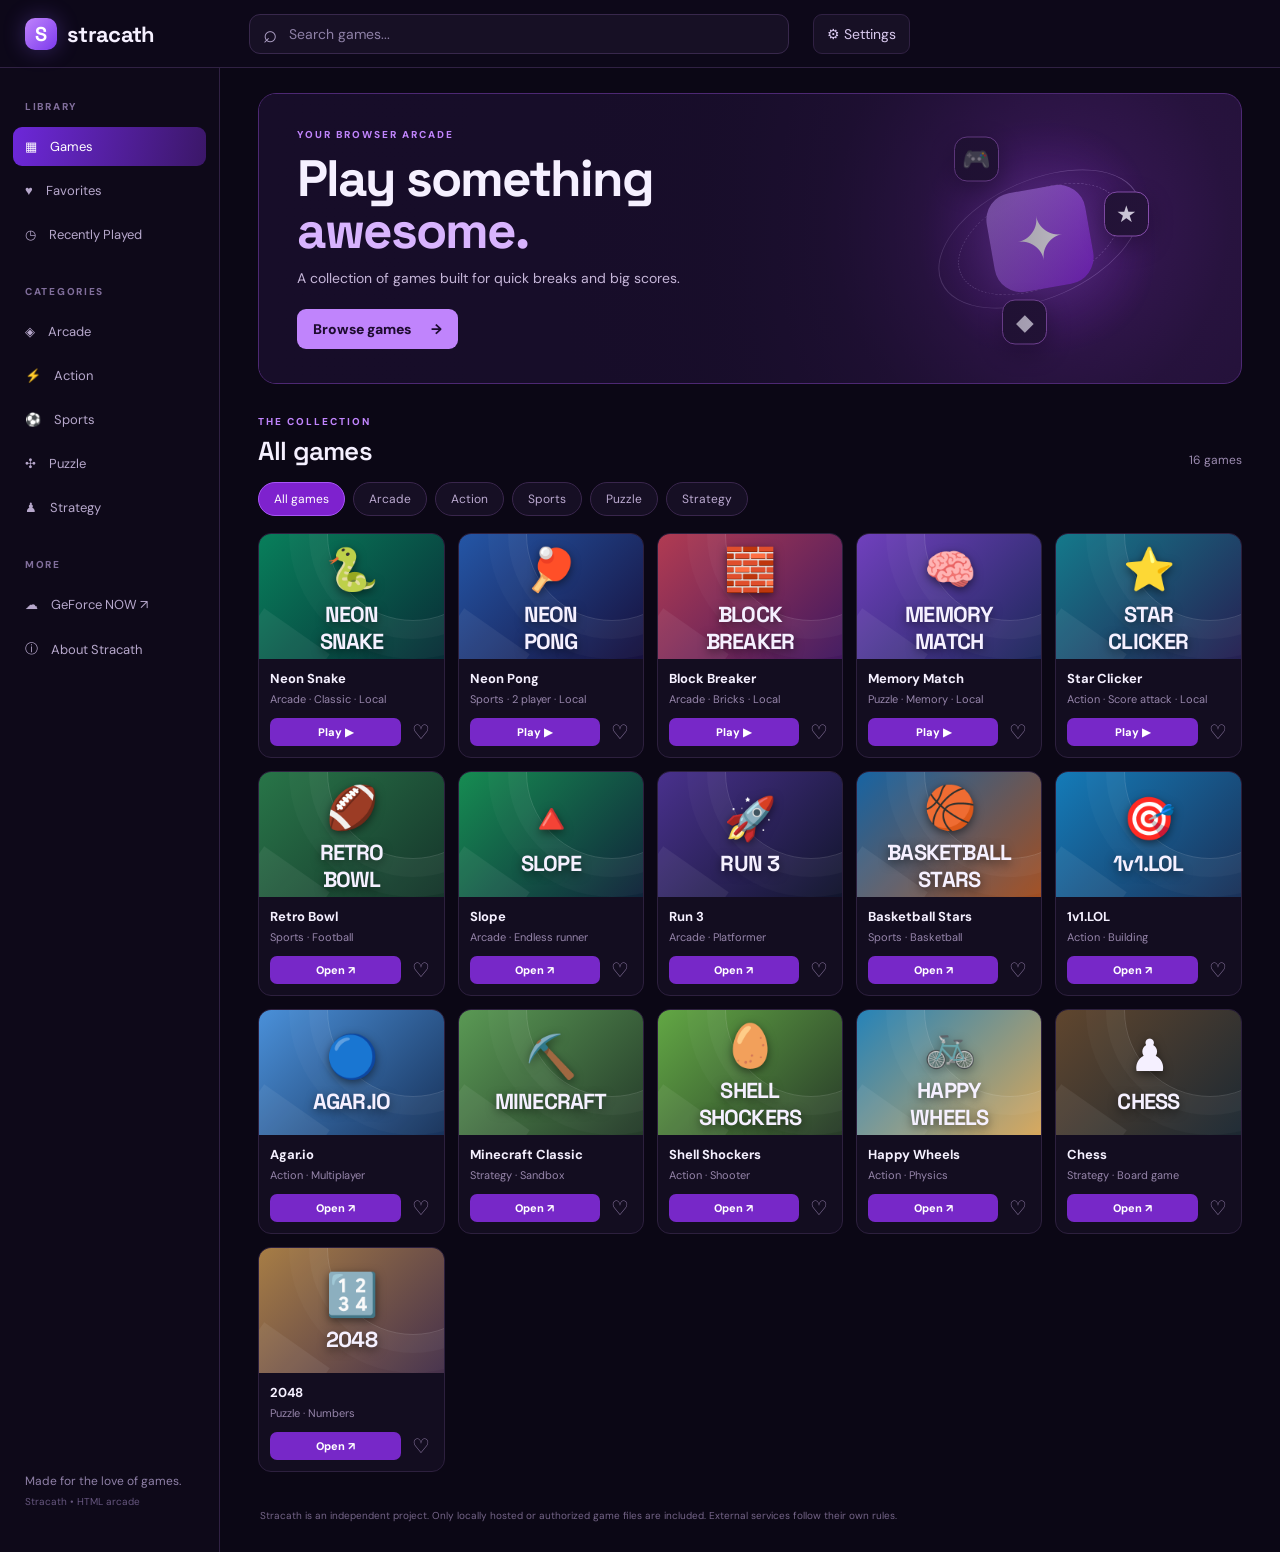
==== commit cc2b5aaf: "Add files via upload" ====
--- a/index.html
+++ b/index.html
@@ -1,98 +1,47 @@
-<!DOCTYPE html>
+<!doctype html>
 <html lang="en">
 <head>
-  <meta charset="UTF-8">
-  <meta name="viewport" content="width=device-width, initial-scale=1">
-  <meta name="theme-color" content="#080c16">
-  <title>Stracath — Unblocked Games</title>
-  <link rel="stylesheet" href="style.css">
+<meta charset="utf-8"><meta name="viewport" content="width=device-width,initial-scale=1">
+<meta name="theme-color" content="#10002b"><title>Stracath — Play</title>
+<link rel="stylesheet" href="style.css">
 </head>
 <body>
-  <header class="topbar">
-    <a class="brand" href="#" aria-label="Stracath home">
-      <span class="brand-icon">🎮</span>
-      <span><strong>Stracath</strong><small>Unblocked <em>Games</em></small></span>
-    </a>
-    <label class="search"><span>⌕</span><input id="searchInput" type="search" placeholder="Search games..." autocomplete="off"></label>
-    <nav class="top-actions">
-      <button class="text-btn" data-view="favorites">♥ <span>Favorites</span></button>
-      <button class="text-btn" data-view="history">◷ <span>History</span></button>
-    </nav>
-  </header>
-
-  <div class="layout">
-    <aside class="sidebar">
-      <nav class="side-nav" aria-label="Game categories">
-        <button class="nav-item active" data-category="All">⌂ <span>Home</span></button>
-        <button class="nav-item" data-category="All">▦ <span>All Games</span></button>
-        <button class="nav-item" data-category="Action">ϟ <span>Action</span></button>
-        <button class="nav-item" data-category="Sports">⚽ <span>Sports</span></button>
-        <button class="nav-item" data-category="Arcade">🎮 <span>Arcade</span></button>
-        <button class="nav-item" data-category="Racing">◉ <span>Racing</span></button>
-        <button class="nav-item" data-category="Puzzle">✣ <span>Puzzle</span></button>
-        <button class="nav-item" data-category="IO Games">♟ <span>IO Games</span></button>
-        <button class="nav-item" data-category="Strategy">♛ <span>Strategy</span></button>
-        <div class="side-divider"></div>
-        <button class="nav-item geforce-link" id="sideGeforce">☁ <span>GeForce NOW</span><b>NVIDIA</b></button>
-      </nav>
-      <div class="sidebar-note"><span>♧</span><p>Play anywhere.<br>No downloads needed for supported browser games.</p></div>
-    </aside>
-
-    <main class="main-content">
-      <section class="hero">
-        <div class="hero-content">
-          <div class="hero-logo">🎮</div>
-          <div>
-            <h1>Stracath</h1>
-            <h2>Unblocked <span>Games</span></h2>
-          </div>
-          <p>Find your next favorite game. No downloads for supported browser games.</p>
-          <button class="primary-btn" id="exploreBtn">Explore Games <span>→</span></button>
-        </div>
-        <div class="hero-art" aria-hidden="true"><span>RETRO BOWL</span><span>SLOPE</span><span>1v1.LOL</span><span>GEOMETRY DASH</span></div>
-      </section>
-
-      <section class="section" id="featuredSection">
-        <div class="section-heading"><h2>🔥 Featured Games</h2><button class="link-btn" id="viewAllBtn">View all →</button></div>
-        <div class="game-grid featured-grid" id="featuredGrid"></div>
-      </section>
-
-      <section class="section" id="allGamesSection">
-        <div class="section-heading"><h2>▦ All Games</h2><span class="results-count" id="resultsCount"></span></div>
-        <div class="filters" id="filters">
-          <button class="filter active" data-category="All">All</button>
-          <button class="filter" data-category="Action">Action</button>
-          <button class="filter" data-category="Sports">Sports</button>
-          <button class="filter" data-category="Arcade">Arcade</button>
-          <button class="filter" data-category="Racing">Racing</button>
-          <button class="filter" data-category="Puzzle">Puzzle</button>
-          <button class="filter" data-category="IO Games">IO Games</button>
-          <button class="filter" data-category="Strategy">Strategy</button>
-        </div>
-        <div class="game-grid all-grid" id="allGamesGrid"></div>
-        <p class="empty-state" id="emptyState" hidden>No games found. Try another search or category.</p>
-      </section>
-      <footer>Stracath is a fan-made game directory and is not affiliated with the game publishers or NVIDIA. Availability depends on each service and your network's rules.</footer>
-    </main>
-
-    <aside class="rightbar">
-      <section class="panel geforce-panel">
-        <div class="nvidia-title"><span class="nvidia-mark">◉</span><div><small>NVIDIA</small><strong>GEFORCE NOW</strong></div></div>
-        <p>Play supported PC games through cloud gaming on compatible devices.</p>
-        <button class="nvidia-btn" id="geforceBtn">Open GeForce NOW ↗</button>
-        <ul class="feature-list"><li>♧ <span>Cloud gaming</span></li><li>↓ <span>No game downloads on supported devices</span></li><li>▣ <span>Compatible Chromebooks</span></li><li>◉ <span>Performance depends on connection</span></li></ul>
-      </section>
-      <section class="panel">
-        <h3>◷ Recently Played</h3>
-        <div id="historyList" class="mini-list"><p class="muted">Games you open will appear here.</p></div>
-      </section>
-      <section class="panel favorites-panel">
-        <h3>⭐ Your Favorites</h3><p>Save games using the heart on each card.</p>
-        <button class="secondary-btn" data-view="favorites">View Favorites</button>
-      </section>
-    </aside>
-  </div>
-  <div class="toast" id="toast" role="status" aria-live="polite"></div>
-  <script src="script.js"></script>
-</body>
-</html>
+<header class="top">
+ <button class="menu" id="menuBtn" aria-label="Toggle menu">☰</button>
+ <a class="brand" href="#"><span class="logo">S</span><span>stracath</span></a>
+ <label class="search"><span>⌕</span><input id="search" placeholder="Search games..." autocomplete="off"></label>
+ <button class="topbtn" id="settingsOpen">⚙ <span>Settings</span></button>
+</header>
+<div class="shell">
+<aside class="sidebar" id="sidebar">
+ <div class="side-label">LIBRARY</div>
+ <button class="side active" data-page="games">▦ <span>Games</span></button>
+ <button class="side" data-page="favorites">♥ <span>Favorites</span></button>
+ <button class="side" data-page="recent">◷ <span>Recently Played</span></button>
+ <div class="side-label space">CATEGORIES</div>
+ <button class="side" data-category="Arcade">◈ <span>Arcade</span></button>
+ <button class="side" data-category="Action">⚡ <span>Action</span></button>
+ <button class="side" data-category="Sports">⚽ <span>Sports</span></button>
+ <button class="side" data-category="Puzzle">✣ <span>Puzzle</span></button>
+ <button class="side" data-category="Strategy">♟ <span>Strategy</span></button>
+ <div class="side-label space">MORE</div>
+ <button class="side" id="geforce">☁ <span>GeForce NOW ↗</span></button>
+ <button class="side" id="aboutOpen">ⓘ <span>About Stracath</span></button>
+ <div class="side-note">Made for the love of games.<br><small>Stracath • HTML arcade</small></div>
+</aside>
+<main class="content">
+ <section class="welcome" id="welcome">
+  <div class="welcome-copy"><div class="eyebrow">YOUR BROWSER ARCADE</div><h1>Play something<br><span>awesome.</span></h1><p>A collection of games built for quick breaks and big scores.</p><button class="cta" id="browse">Browse games <span>→</span></button></div>
+  <div class="orbit" aria-hidden="true"><div class="orbit-ring"></div><div class="orbit-core">✦</div><span class="float f1">🎮</span><span class="float f2">★</span><span class="float f3">◆</span></div>
+ </section>
+ <div class="heading-row"><div><div class="eyebrow" id="sectionKicker">THE COLLECTION</div><h2 id="sectionTitle">All games</h2></div><span class="count" id="count"></span></div>
+ <div class="chips" id="chips"><button class="chip active" data-category="All">All games</button><button class="chip" data-category="Arcade">Arcade</button><button class="chip" data-category="Action">Action</button><button class="chip" data-category="Sports">Sports</button><button class="chip" data-category="Puzzle">Puzzle</button><button class="chip" data-category="Strategy">Strategy</button></div>
+ <div class="grid" id="grid"></div><div class="empty" id="empty" hidden>No games found. Try another search or category.</div>
+ <footer>Stracath is an independent project. Only locally hosted or authorized game files are included. External services follow their own rules.</footer>
+</main>
+</div>
+<div class="player" id="player" hidden><div class="playerbar"><div class="playing"><span class="live-dot"></span><div><strong id="playingName">Game</strong><small>Playing on Stracath</small></div></div><div class="playeractions"><button id="restart">↻ Restart</button><button id="fullscreen">⛶ Fullscreen</button><button id="close">✕ Close</button></div></div><iframe id="frame" title="Game player" src="about:blank" allow="fullscreen; gamepad"></iframe></div>
+<div class="modal-backdrop" id="settingsModal" hidden><section class="modal"><button class="modal-close" data-close="settingsModal">✕</button><div class="eyebrow">PERSONALIZE</div><h2>Settings</h2><label class="setting-row"><span><strong>Reduce animations</strong><small>Turn off hover and motion effects</small></span><input type="checkbox" id="reduceMotion"></label><label class="setting-row"><span><strong>Compact game cards</strong><small>Fit more games on the screen</small></span><input type="checkbox" id="compact"></label><p class="modal-note">Your preferences are saved in this browser.</p></section></div>
+<div class="modal-backdrop" id="aboutModal" hidden><section class="modal"><button class="modal-close" data-close="aboutModal">✕</button><div class="eyebrow">ABOUT</div><h2>Stracath</h2><p>A browser arcade built with HTML, CSS, and JavaScript. The included mini-games are stored in the repository and run locally inside the site.</p><p class="modal-note">Some commercial games and GeForce NOW cannot be copied into this project; use official supported pages for those services.</p></section></div>
+<div class="toast" id="toast" role="status"></div><script src="script.js"></script>
+</body></html>
--- a/style.css
+++ b/style.css
@@ -1,4 +1,4 @@
-@import url('https://fonts.googleapis.com/css2?family=Inter:wght@400;500;600;700;800&display=swap');
-:root{--bg:#070b13;--panel:#0c1220;--panel2:#10182a;--border:#202c45;--text:#edf1ff;--muted:#9aa8cb;--purple:#803cff;--purple2:#a04cff;--green:#64c51b}
-*{box-sizing:border-box}html{scroll-behavior:smooth}body{margin:0;background:radial-gradient(ellipse at 50% 0%,#10142b 0%,var(--bg) 55%);color:var(--text);font-family:Inter,system-ui,sans-serif;font-size:14px}button,a,input{font:inherit}button{cursor:pointer}.topbar{height:70px;display:flex;align-items:center;gap:38px;padding:0 26px;border-bottom:1px solid #182238;background:#080d17;position:sticky;top:0;z-index:10}.brand{display:flex;align-items:center;gap:12px;color:var(--text);text-decoration:none;min-width:260px}.brand-icon{font-size:35px;filter:drop-shadow(0 0 12px #723dff)}.brand strong{display:block;font-size:24px;letter-spacing:-1px}.brand small{display:block;color:#d5dcf4;font-size:12px}.brand em{font-style:normal;color:#b47cff}.search{height:42px;max-width:525px;flex:1;display:flex;align-items:center;gap:12px;padding:0 17px;background:#111a2b;border:1px solid #25324e;border-radius:17px;color:#9fb0d8}.search span{font-size:26px;line-height:1}.search input{background:none;border:0;outline:0;color:white;width:100%;min-width:0}.search input::placeholder{color:#9aa8cb}.top-actions{display:flex;gap:22px;margin-left:auto}.text-btn,.link-btn{border:0;background:none;color:#dce4ff}.text-btn{white-space:nowrap}.text-btn:first-letter{color:#bdcaff}.layout{display:grid;grid-template-columns:228px minmax(400px,1fr) 288px;gap:21px;padding-right:22px}.sidebar{min-height:calc(100vh - 70px);border-right:1px solid #172239;padding:23px 14px;display:flex;flex-direction:column;background:#080d16}.side-nav{display:flex;flex-direction:column;gap:7px}.nav-item{display:flex;align-items:center;gap:16px;text-align:left;padding:12px 14px;border:0;border-radius:10px;background:transparent;color:#c7d2f2;font-size:14px}.nav-item:first-letter{font-size:20px}.nav-item:hover,.nav-item.active{background:linear-gradient(100deg,#7132e8,#39258b);color:#fff}.side-divider{height:1px;background:#26324b;margin:12px 4px}.geforce-link{color:#b5f18b}.geforce-link b{font-size:9px;margin-left:auto;color:#8fe54c}.sidebar-note{margin-top:auto;display:flex;align-items:center;gap:13px;color:#aab7d8;padding:18px 8px 4px;font-size:12px;line-height:1.6}.sidebar-note span{font-size:25px;color:#9d8cff}.main-content{min-width:0;padding-top:14px}.hero{min-height:260px;border:1px solid #25194b;border-radius:17px;overflow:hidden;position:relative;display:flex;align-items:center;padding:32px 35px;background:linear-gradient(100deg,#100a27 0%,#100d2a 50%,rgba(13,14,34,.8) 100%)}.hero:after{content:"";position:absolute;inset:0;background:linear-gradient(90deg,#100a27 0%,rgba(16,10,39,.95) 38%,rgba(16,10,39,.4) 100%);pointer-events:none}.hero-content{position:relative;z-index:2;max-width:520px}.hero-content h1{font-size:clamp(35px,4vw,56px);letter-spacing:-2px;margin:0;font-weight:800}.hero-content h2{font-size:29px;letter-spacing:-1px;margin:0 0 17px}.hero-content h2 span{color:#a66cff}.hero-content p{color:#d0d8f5;margin:0 0 22px}.hero-logo{float:left;font-size:56px;margin:0 19px 0 0;filter:drop-shadow(0 0 12px #7b39ff)}.primary-btn,.secondary-btn{border:0;color:white;background:linear-gradient(110deg,#8b31ff,#6b32e5);padding:12px 20px;border-radius:9px;font-weight:600;box-shadow:0 5px 20px #5120a933}.primary-btn:hover,.secondary-btn:hover{filter:brightness(1.15)}.primary-btn span{margin-left:13px}.hero-art{position:absolute;right:10px;top:12px;bottom:12px;width:42%;display:grid;grid-template-columns:1fr 1fr;gap:10px;transform:rotate(-5deg);opacity:.6}.hero-art span{display:grid;place-items:center;background:linear-gradient(135deg,#293d70,#412267);border:1px solid #6d64bb;border-radius:12px;color:#d5d9ff;font-weight:800;font-size:clamp(11px,1.1vw,17px);text-shadow:0 3px 4px #000}.hero-art span:nth-child(2n){background:linear-gradient(135deg,#155c37,#152e51)}.section{margin-top:29px}.section-heading{display:flex;align-items:center;justify-content:space-between;gap:10px;margin:0 3px 14px}.section-heading h2{font-size:22px;letter-spacing:-.5px;margin:0}.link-btn{color:#b785ff}.game-grid{display:grid;gap:12px}.featured-grid{grid-template-columns:repeat(6,minmax(0,1fr))}.all-grid{grid-template-columns:repeat(5,minmax(0,1fr))}.game-card{overflow:hidden;min-width:0;background:linear-gradient(180deg,#10192a,#0b111e);border:1px solid #24304a;border-radius:12px;transition:transform .18s,border-color .18s}.game-card:hover{transform:translateY(-3px);border-color:#7c4bff}.game-art{height:132px;display:grid;place-items:center;position:relative;overflow:hidden;background:linear-gradient(140deg,var(--c1),var(--c2));text-align:center;padding:8px}.game-art:before,.game-art:after{content:"";position:absolute;border-radius:50%;background:#ffffff14;width:150px;height:150px;right:-55px;top:-55px}.game-art:after{width:90px;height:90px;left:-35px;top:auto;bottom:-40px;background:#0002}.game-art span{position:relative;z-index:1;font-size:clamp(15px,1.3vw,22px);font-weight:900;letter-spacing:-.7px;text-shadow:0 3px 6px #0008;line-height:1.05}.game-info{padding:9px}.game-title{font-size:12px;font-weight:700;white-space:nowrap;overflow:hidden;text-overflow:ellipsis}.game-category{font-size:10px;color:#9daed7;margin-top:5px;white-space:nowrap;overflow:hidden;text-overflow:ellipsis}.card-actions{display:flex;align-items:center;gap:8px;margin-top:10px}.play-btn{background:#7839f4;color:white;border:0;border-radius:8px;padding:7px 13px;font-size:11px;font-weight:700;flex:1}.heart-btn{background:none;border:0;color:#a5b4d7;font-size:20px;padding:0 2px;line-height:1}.heart-btn.saved{color:#ff719f}.filters{display:flex;gap:8px;flex-wrap:wrap;margin:0 3px 16px}.filter{padding:8px 15px;border:1px solid #26334d;background:#0d1524;border-radius:12px;color:#c3cdec;font-size:11px}.filter.active{background:#8136f6;border-color:#8136f6;color:white}.results-count{color:var(--muted);font-size:12px}.all-grid .game-art{height:83px}.all-grid .game-info{padding:8px}.all-grid .game-title{font-size:11px}.all-grid .card-actions{margin-top:7px}.all-grid .play-btn{padding:6px}.rightbar{padding-top:14px;display:flex;flex-direction:column;gap:17px;min-width:0}.panel{border:1px solid #202d46;border-radius:15px;background:linear-gradient(140deg,#0d1422,#090f1a);padding:18px}.nvidia-title{display:flex;align-items:center;gap:11px}.nvidia-mark{display:grid;place-items:center;width:45px;height:45px;background:#65c923;color:#08150a;font-size:30px;font-weight:900}.nvidia-title small,.nvidia-title strong{display:block}.nvidia-title small{font-size:12px}.nvidia-title strong{font-size:18px;line-height:1.1}.geforce-panel>p{color:#d0d9f4;line-height:1.5;font-size:12px;margin:13px 0}.nvidia-btn{width:100%;background:#60bf17;color:white;border:0;border-radius:8px;padding:12px 8px;font-weight:800;font-size:12px}.feature-list{list-style:none;margin:17px 0 0;padding:0;display:flex;flex-direction:column;gap:13px;color:#b9c8eb}.feature-list li{display:flex;gap:13px;align-items:center}.feature-list li:first-letter{font-size:19px}.panel h3{font-size:15px;margin:0 0 15px}.mini-list{display:flex;flex-direction:column;gap:11px}.mini-item{display:flex;align-items:center;gap:10px;min-width:0}.mini-thumb{width:42px;height:42px;flex-shrink:0;border-radius:8px;display:grid;place-items:center;font-size:10px;font-weight:900;text-align:center;padding:3px}.mini-text{min-width:0;flex:1}.mini-text strong{display:block;font-size:11px;white-space:nowrap;overflow:hidden;text-overflow:ellipsis}.mini-text small{display:block;color:#8e9fc7;font-size:10px;margin-top:4px}.mini-open{border:0;background:none;color:#9daed7}.favorites-panel h3{margin-bottom:10px}.favorites-panel p,.muted{font-size:12px;color:#a9b7d7;line-height:1.5}.favorites-panel .secondary-btn{width:100%;font-size:12px;margin-top:5px}.empty-state{padding:28px;text-align:center;color:var(--muted)}footer{font-size:10px;color:#7181a6;line-height:1.6;padding:26px 4px 20px}.toast{position:fixed;bottom:20px;left:50%;transform:translate(-50%,20px);opacity:0;pointer-events:none;background:#222d48;border:1px solid #4b5c85;color:white;padding:11px 17px;border-radius:10px;transition:.2s;z-index:30}.toast.show{opacity:1;transform:translate(-50%,0)}[hidden]{display:none!important}
-@media(max-width:1250px){.layout{grid-template-columns:190px minmax(0,1fr);padding:0 18px 0 0}.sidebar{grid-row:1 / span 2}.rightbar{grid-column:2;display:grid;grid-template-columns:repeat(2,minmax(0,1fr));padding-top:0}.geforce-panel{grid-row:span 2}.featured-grid{grid-template-columns:repeat(3,minmax(0,1fr))}.all-grid{grid-template-columns:repeat(4,minmax(0,1fr))}.topbar{gap:20px}.brand{min-width:190px}}@media(max-width:760px){.topbar{height:auto;min-height:65px;padding:12px 15px;gap:12px;flex-wrap:wrap}.brand{min-width:0;flex:1}.brand strong{font-size:20px}.brand-icon{font-size:28px}.search{order:3;flex-basis:100%;max-width:none}.top-actions{gap:10px}.text-btn span{display:none}.layout{display:block;padding:0 12px}.sidebar{display:none}.main-content{padding-top:12px}.hero{min-height:250px;padding:23px 18px}.hero-content h1{font-size:40px}.hero-content h2{font-size:23px}.hero-logo{font-size:40px;margin-right:10px}.hero-art{width:55%;opacity:.22}.featured-grid{grid-template-columns:repeat(2,minmax(0,1fr))}.game-art{height:120px}.all-grid{grid-template-columns:repeat(2,minmax(0,1fr))}.all-grid .game-art{height:100px}.rightbar{display:grid;grid-template-columns:1fr;margin-top:20px}.section-heading h2{font-size:19px}.panel{padding:15px}}+@import url('https://fonts.googleapis.com/css2?family=DM+Sans:wght@400;500;600;700;800&family=Space+Grotesk:wght@400;500;600;700&display=swap');
+:root{--bg:#0b0715;--panel:#130d21;--panel2:#1a1230;--line:#302143;--text:#f5f0ff;--muted:#a89abf;--purple:#a855f7;--pink:#e879f9;--green:#a3e635}
+*{box-sizing:border-box}body{margin:0;background:var(--bg);color:var(--text);font:14px 'DM Sans',sans-serif}button,input{font:inherit}button{cursor:pointer}a{color:inherit;text-decoration:none}.top{height:68px;display:flex;align-items:center;gap:24px;padding:0 25px;border-bottom:1px solid var(--line);background:#0d0819;position:sticky;top:0;z-index:10}.brand{display:flex;align-items:center;gap:10px;font:700 22px 'Space Grotesk',sans-serif;letter-spacing:-.7px;min-width:200px}.logo{width:32px;height:32px;display:grid;place-items:center;border-radius:10px;background:linear-gradient(135deg,#c084fc,#7c3aed);box-shadow:0 0 22px #8b5cf655;font-size:20px;color:#fff}.search{height:40px;display:flex;align-items:center;gap:10px;padding:0 13px;max-width:540px;flex:1;border:1px solid #38284c;background:#171025;border-radius:11px;color:#ad9fc4}.search span{font-size:24px}.search input{background:none;border:0;outline:0;color:#fff;width:100%;min-width:0}.search input::placeholder{color:#8e80a6}.topbtn,.menu{border:1px solid var(--line);border-radius:9px;background:#171025;color:#d9c9ef;padding:10px 13px}.menu{display:none}.shell{display:grid;grid-template-columns:220px minmax(0,1fr);min-height:calc(100vh - 68px)}.sidebar{border-right:1px solid var(--line);padding:23px 13px;display:flex;flex-direction:column;gap:5px;background:#0e0919}.side-label{font-size:10px;font-weight:800;letter-spacing:1.7px;color:#806e9b;padding:9px 12px}.side-label.space{margin-top:17px}.side{border:0;background:transparent;color:#b7a8cc;text-align:left;padding:11px 12px;border-radius:9px;display:flex;align-items:center;gap:13px;font-size:13px}.side span{flex:1}.side:hover,.side.active{background:linear-gradient(100deg,#6d28d9,#3b1768);color:#fff}.side-note{margin-top:auto;color:#8f80a7;font-size:12px;line-height:1.7;padding:18px 12px}.side-note small{color:#66567e}.content{width:100%;max-width:1600px;margin:auto;padding:25px clamp(18px,3vw,44px) 10px;min-width:0}.welcome{position:relative;min-height:255px;overflow:hidden;border:1px solid #4d2873;border-radius:18px;background:radial-gradient(circle at 78% 45%,#4b1e70 0%,#28133f 26%,#170d29 62%,#140b22 100%);display:flex;align-items:center;padding:34px 38px}.welcome:after{content:"";position:absolute;inset:0;background:linear-gradient(90deg,#170d29 0%,#170d29e8 45%,transparent 100%);pointer-events:none}.welcome-copy{position:relative;z-index:2}.eyebrow{font-size:10px;letter-spacing:2px;font-weight:800;color:#c084fc}.welcome h1{font:700 clamp(35px,4vw,52px)/1.02 'Space Grotesk',sans-serif;letter-spacing:-2px;margin:12px 0}.welcome h1 span{color:#d8b4fe}.welcome p{color:#c5b5d8;margin:0 0 22px;max-width:430px}.cta{border:0;background:#c084fc;color:#1d0c2f;padding:11px 16px;border-radius:9px;font-weight:800}.cta span{padding-left:17px}.orbit{position:absolute;right:8%;top:50%;width:245px;height:245px;transform:translateY(-50%);border-radius:50%;background:radial-gradient(circle,#9d4edd44,#6b21a833 48%,transparent 70%);display:grid;place-items:center}.orbit-ring{position:absolute;inset:15px;border:1px solid #d8b4fe65;border-radius:50%;transform:rotate(-24deg) scaleY(.55)}.orbit-ring:after{content:"";position:absolute;inset:20px;border:1px dashed #d8b4fe75;border-radius:50%;transform:rotate(55deg)}.orbit-core{width:100px;height:100px;border-radius:27px;display:grid;place-items:center;font-size:60px;color:#fff;background:linear-gradient(135deg,#c084fc,#7e22ce);box-shadow:0 0 60px #a855f766;transform:rotate(-10deg)}.float{position:absolute;display:grid;place-items:center;width:45px;height:45px;border-radius:13px;background:#26143b;border:1px solid #9b5ac4;font-size:23px;box-shadow:0 8px 25px #0005}.f1{top:20px;left:37px}.f2{right:13px;top:75px}.f3{bottom:17px;left:85px}.heading-row{display:flex;align-items:end;justify-content:space-between;margin:31px 0 14px}.heading-row h2{font:600 26px 'Space Grotesk',sans-serif;margin:6px 0 0;letter-spacing:-.7px}.count{font-size:12px;color:#9b8aaf}.chips{display:flex;gap:8px;flex-wrap:wrap;margin-bottom:17px}.chip{border:1px solid #39264c;background:#160f24;color:#bba9d0;border-radius:20px;padding:8px 15px;font-size:12px}.chip.active,.chip:hover{background:#7e22ce;border-color:#a855f7;color:#fff}.grid{display:grid;grid-template-columns:repeat(5,minmax(0,1fr));gap:13px}.game-card{min-width:0;overflow:hidden;background:#130d20;border:1px solid #2d203e;border-radius:13px;transition:transform .17s,border-color .17s,box-shadow .17s}.game-card:hover{transform:translateY(-3px);border-color:#8b5cf6;box-shadow:0 10px 25px #0003}.art{height:125px;display:grid;place-items:center;position:relative;overflow:hidden;background:linear-gradient(135deg,var(--a),var(--b));isolation:isolate}.art:before{content:"";position:absolute;width:170px;height:170px;border:1px solid #ffffff24;border-radius:50%;right:-55px;top:-85px;box-shadow:0 0 0 18px #ffffff08,0 0 0 38px #ffffff06;z-index:-1}.art:after{content:"";position:absolute;width:80px;height:80px;background:#ffffff10;transform:rotate(35deg);left:-25px;bottom:-45px;z-index:-1}.art-mark{font:800 clamp(17px,1.7vw,25px) 'Space Grotesk',sans-serif;text-align:center;padding:9px;text-shadow:0 3px 10px #0008;letter-spacing:-.8px}.art-icon{font-size:42px;display:block;margin-bottom:5px}.card-body{padding:11px}.game-name{font-size:13px;font-weight:700;white-space:nowrap;overflow:hidden;text-overflow:ellipsis}.game-meta{color:#9685aa;font-size:11px;margin-top:5px}.card-bottom{display:flex;align-items:center;gap:8px;margin-top:12px}.play{border:0;background:#7728c8;color:white;border-radius:7px;padding:7px 11px;font-size:11px;font-weight:800;flex:1}.play:hover{background:#9333ea}.fav{background:none;border:0;color:#8e7aa4;font-size:20px;line-height:1;padding:0 3px}.fav.saved{color:#f0abfc}.empty{padding:40px;text-align:center;color:var(--muted)}footer{color:#756588;font-size:10px;line-height:1.7;padding:35px 2px 18px}.player{position:fixed;inset:0;z-index:30;background:#08040deF;display:flex;flex-direction:column;padding:12px}.playerbar{display:flex;align-items:center;justify-content:space-between;gap:10px;padding:10px 13px;background:#160e23;border:1px solid #3c2851;border-radius:12px 12px 0 0}.playing{display:flex;align-items:center;gap:11px}.playing strong,.playing small{display:block}.playing small{color:#9f8db4;font-size:11px;margin-top:4px}.live-dot{width:9px;height:9px;background:#a3e635;border-radius:50%;box-shadow:0 0 12px #a3e635}.playeractions{display:flex;gap:8px}.playeractions button{border:1px solid #48335e;background:#241632;color:#f1e5ff;border-radius:8px;padding:8px 11px;font-size:12px}.playeractions #close{background:#592340;border-color:#8b3a65}.player iframe{width:100%;flex:1;border:1px solid #3c2851;border-top:0;background:#08040d;border-radius:0 0 12px 12px}.modal-backdrop{position:fixed;inset:0;z-index:40;background:#05020bc9;display:grid;place-items:center;padding:20px}.modal{position:relative;width:min(450px,100%);border:1px solid #4c3265;border-radius:16px;background:#170f25;padding:28px;box-shadow:0 25px 100px #0009}.modal h2{font:700 27px 'Space Grotesk',sans-serif;margin:8px 0 20px}.modal p{color:#c0b1d1;line-height:1.6}.modal-close{position:absolute;right:15px;top:15px;background:#281936;border:1px solid #49315d;color:white;border-radius:7px;padding:6px 9px}.setting-row{display:flex;align-items:center;justify-content:space-between;gap:20px;padding:15px 0;border-bottom:1px solid #352443}.setting-row strong,.setting-row small{display:block}.setting-row small{font-size:11px;color:#9584aa;margin-top:5px}.setting-row input{accent-color:#a855f7;width:17px;height:17px}.modal-note{font-size:11px!important;color:#8c7aa1!important}.toast{position:fixed;z-index:60;bottom:20px;left:50%;transform:translate(-50%,15px);opacity:0;background:#271739;border:1px solid #68438b;color:#fff;padding:11px 17px;border-radius:10px;transition:.2s;pointer-events:none}.toast.show{opacity:1;transform:translate(-50%,0)}[hidden]{display:none!important}body.compact .art{height:85px}body.compact .card-body{padding:8px}body.reduce-motion *{transition:none!important;scroll-behavior:auto!important}
+@media(max-width:1200px){.grid{grid-template-columns:repeat(4,minmax(0,1fr))}.shell{grid-template-columns:195px minmax(0,1fr)}.brand{min-width:165px}}@media(max-width:900px){.grid{grid-template-columns:repeat(3,minmax(0,1fr))}.orbit{right:0;opacity:.65}.welcome{padding:28px}.welcome:after{background:linear-gradient(90deg,#170d29 0%,#170d29ed 60%,transparent 100%)}}@media(max-width:680px){.top{height:auto;min-height:62px;flex-wrap:wrap;padding:10px 13px;gap:10px}.menu{display:block}.brand{min-width:0;flex:1}.topbtn{padding:9px}.topbtn span{display:none}.search{order:5;flex-basis:100%;max-width:none}.shell{display:block}.sidebar{display:none;position:fixed;top:62px;bottom:0;left:0;width:245px;z-index:20;box-shadow:20px 0 40px #0007}.sidebar.open{display:flex}.content{padding:15px 13px}.welcome{min-height:245px;padding:22px 18px}.welcome h1{font-size:39px}.welcome p{max-width:270px;line-height:1.5}.orbit{right:-75px;opacity:.35}.welcome:after{background:linear-gradient(90deg,#170d29 0%,#170d29e8 75%,transparent 100%)}.grid{grid-template-columns:repeat(2,minmax(0,1fr));gap:10px}.art{height:105px}.heading-row h2{font-size:23px}.player{padding:4px}.playerbar{align-items:flex-start;flex-direction:column}.playeractions{width:100%}.playeractions button{flex:1}.modal{padding:23px}.topbtn{font-size:12px}}
